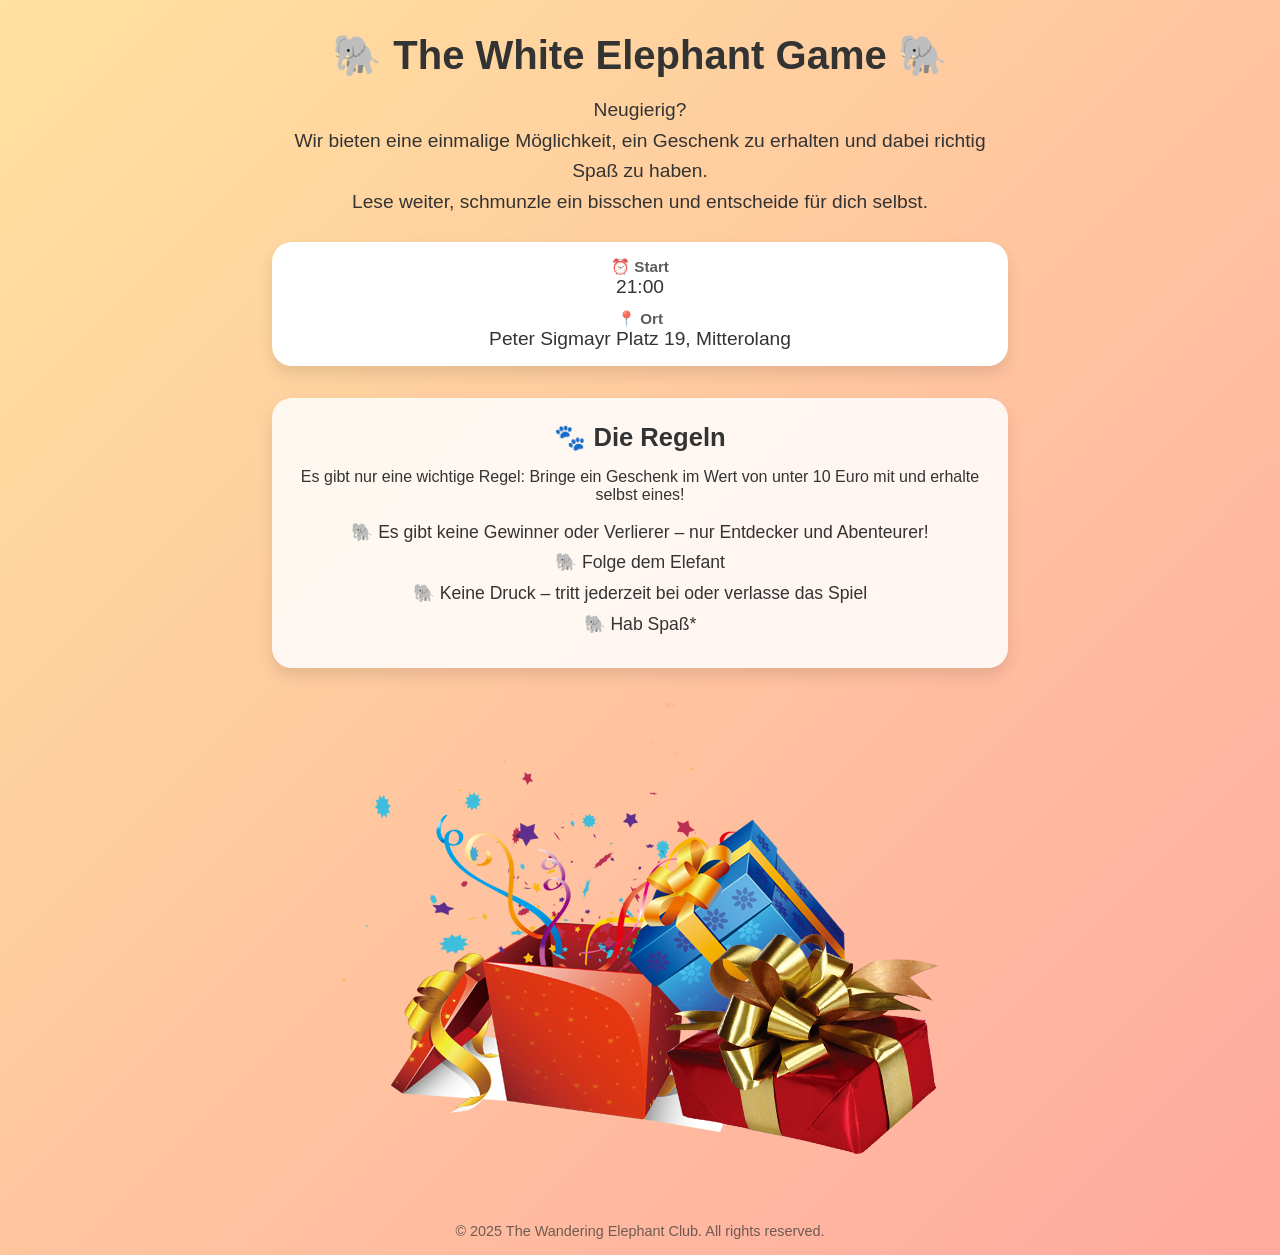
==== index.html @ 5debb6cb "init" ====
<!DOCTYPE html>
<html lang="en">
<head>
  <meta charset="UTF-8" />
  <meta name="viewport" content="width=device-width, initial-scale=1.0" />
  <title>The Elephant Game</title>

  <link rel="stylesheet" href="styles.css" />
</head>
<body>
  <main class="container">
    <h1>🐘 The White Elephant Game 🐘</h1>

    <p class="description">
      Neugierig?<br>
      Wir bieten eine einmalige Möglichkeit, ein Geschenk zu erhalten und dabei richtig Spaß zu haben.<br>  
      Lese weiter, schmunzle ein bisschen und entscheide für dich selbst.
    </p>

    <div class="info-box">
      <div class="info-item">
        <span class="label">⏰ Start</span>
        <span class="value">21:00</span>
      </div>

      <div class="info-item">
        <span class="label">📍 Ort</span>
        <span class="value">Peter Sigmayr Platz 19, Mitterolang</span>
      </div>
    </div>

    <section class="rules">
      <h2>🐾 Die Regeln</h2>
      <p>
        Es gibt nur eine wichtige Regel: Bringe ein Geschenk im Wert von unter 10 Euro mit
        und erhalte selbst eines!<br><br>
      </p>
      <ul>
        <li>Es gibt keine Gewinner oder Verlierer – nur Entdecker und Abenteurer!</li>
        <li>Folge dem Elefant</li>
        <li>Keine Druck – tritt jederzeit bei oder verlasse das Spiel</li>
        <li>Hab Spaß*</li>
      </ul>
    </section>

    <div class="image-wrapper">
      <img src="img.png"/>
    </div>
  </main>

  <footer>
    © 2025 The Wandering Elephant Club. All rights reserved.
  </footer>

  <script src="script.js"></script>
</body>
</html>
---- styles.css ----
/* Reset */
* {
  margin: 0;
  padding: 0;
  box-sizing: border-box;
}

/* Page base */
body {
  min-height: 100vh;
  font-family: "Comic Sans MS", "Trebuchet MS", sans-serif;
  background: linear-gradient(135deg, #ffe29f, #ffa99f);
  color: #333;

  display: flex;
  flex-direction: column;
  align-items: center;
  justify-content: space-between;
}

/* Main content */
.container {
  max-width: 800px;
  padding: 2rem;
  text-align: center;
}

/* Title */
h1 {
  font-size: 2.5rem;
  margin-bottom: 1rem;
}

/* Description */
.description {
  font-size: 1.2rem;
  line-height: 1.6;
  margin-bottom: 1.5rem;
}

/* Info box */
.info-box {
  background: rgba(255, 255, 255);
  border-radius: 20px;
  padding: 1rem 1.5rem;
  margin-bottom: 2rem;
  box-shadow: 0 8px 15px rgba(0, 0, 0, 0.1);
}

.info-item {
  display: flex;
  flex-direction: column;
  margin-bottom: 0.75rem;
}

.info-item:last-child {
  margin-bottom: 0;
}

.label {
  font-weight: bold;
  font-size: 0.95rem;
  opacity: 0.8;
}

.value {
  font-size: 1.2rem;
}

/* Rules section */
.rules {
  background: rgba(255, 255, 255, 0.85);
  border-radius: 20px;
  padding: 1.5rem;
  /*margin-bottom: 2rem;*/
  box-shadow: 0 8px 15px rgba(0, 0, 0, 0.1);
}

.rules h2 {
  font-size: 1.6rem;
  margin-bottom: 1rem;
}

.rules ul {
  list-style: none;
}

.rules li {
  font-size: 1.1rem;
  margin-bottom: 0.6rem;
}

.rules li::before {
  content: "🐘 ";
}

/* Image */
.image-wrapper {
  padding: 1rem;
  border-radius: 20px;
  /*box-shadow: 0 10px 20px rgba(0, 0, 0, 0.15);*/
}

.image-wrapper img {
  max-width: 100%;
  border-radius: 15px;
}

/* Footer */
footer {
  padding: 1rem;
  font-size: 0.9rem;
  opacity: 0.7;
}
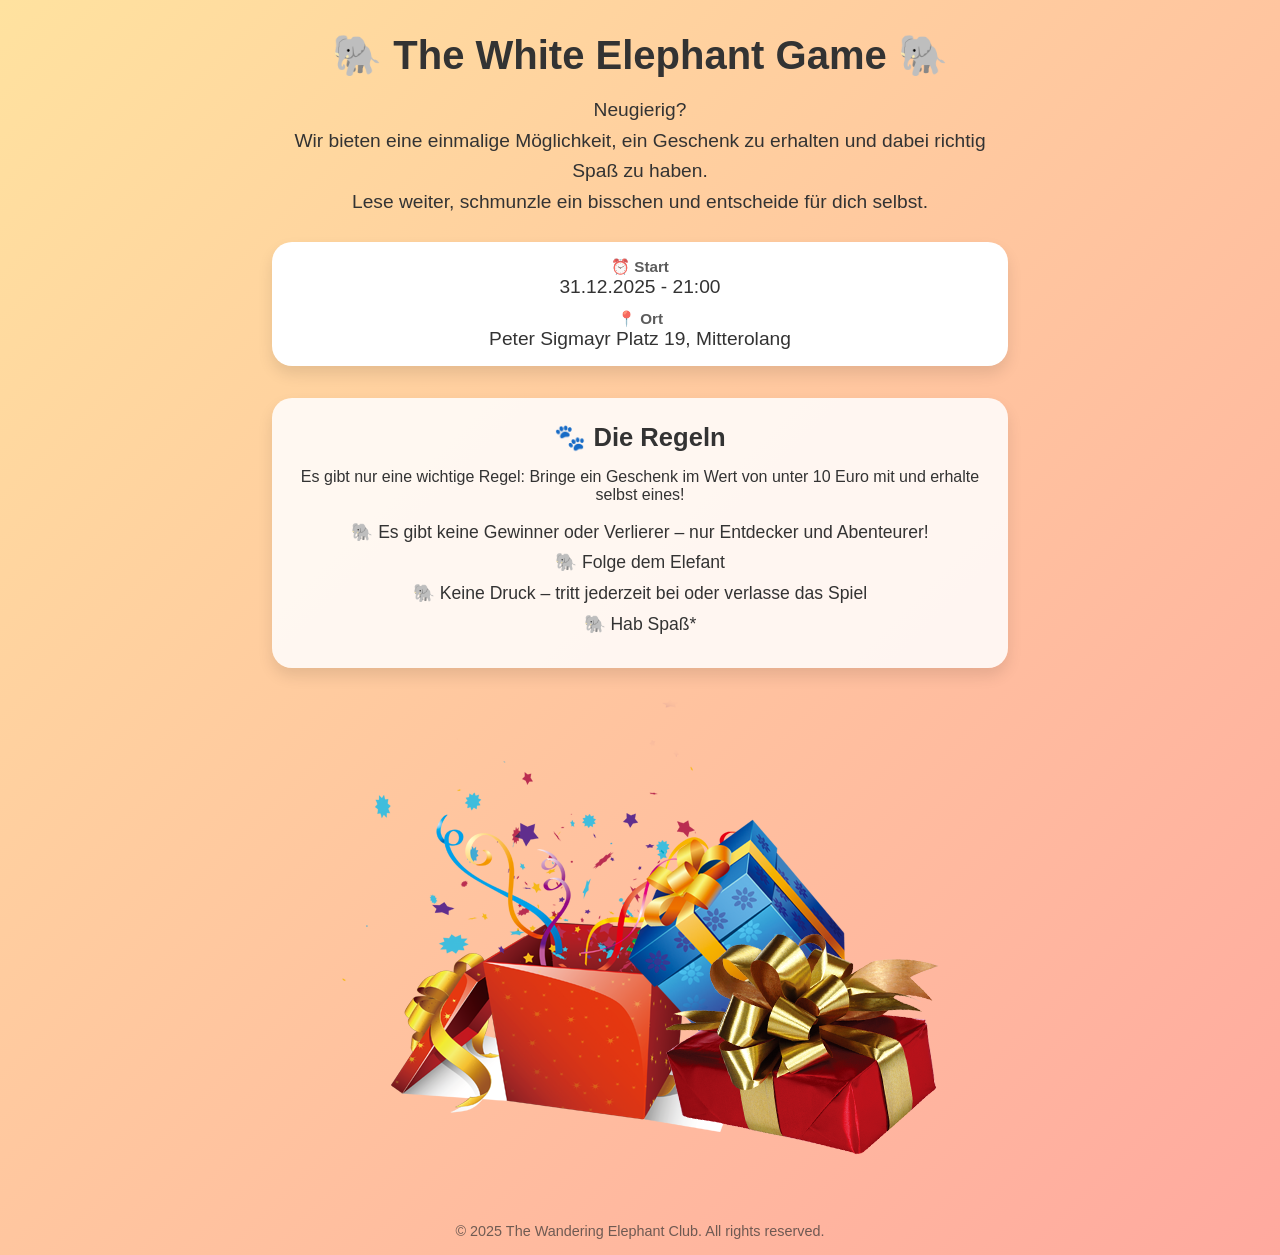
==== commit f4009a60: "start time" ====
--- a/index.html
+++ b/index.html
@@ -20,7 +20,7 @@
     <div class="info-box">
       <div class="info-item">
         <span class="label">⏰ Start</span>
-        <span class="value">21:00</span>
+        <span class="value">31.12.2025 - 21:00</span>
       </div>
 
       <div class="info-item">
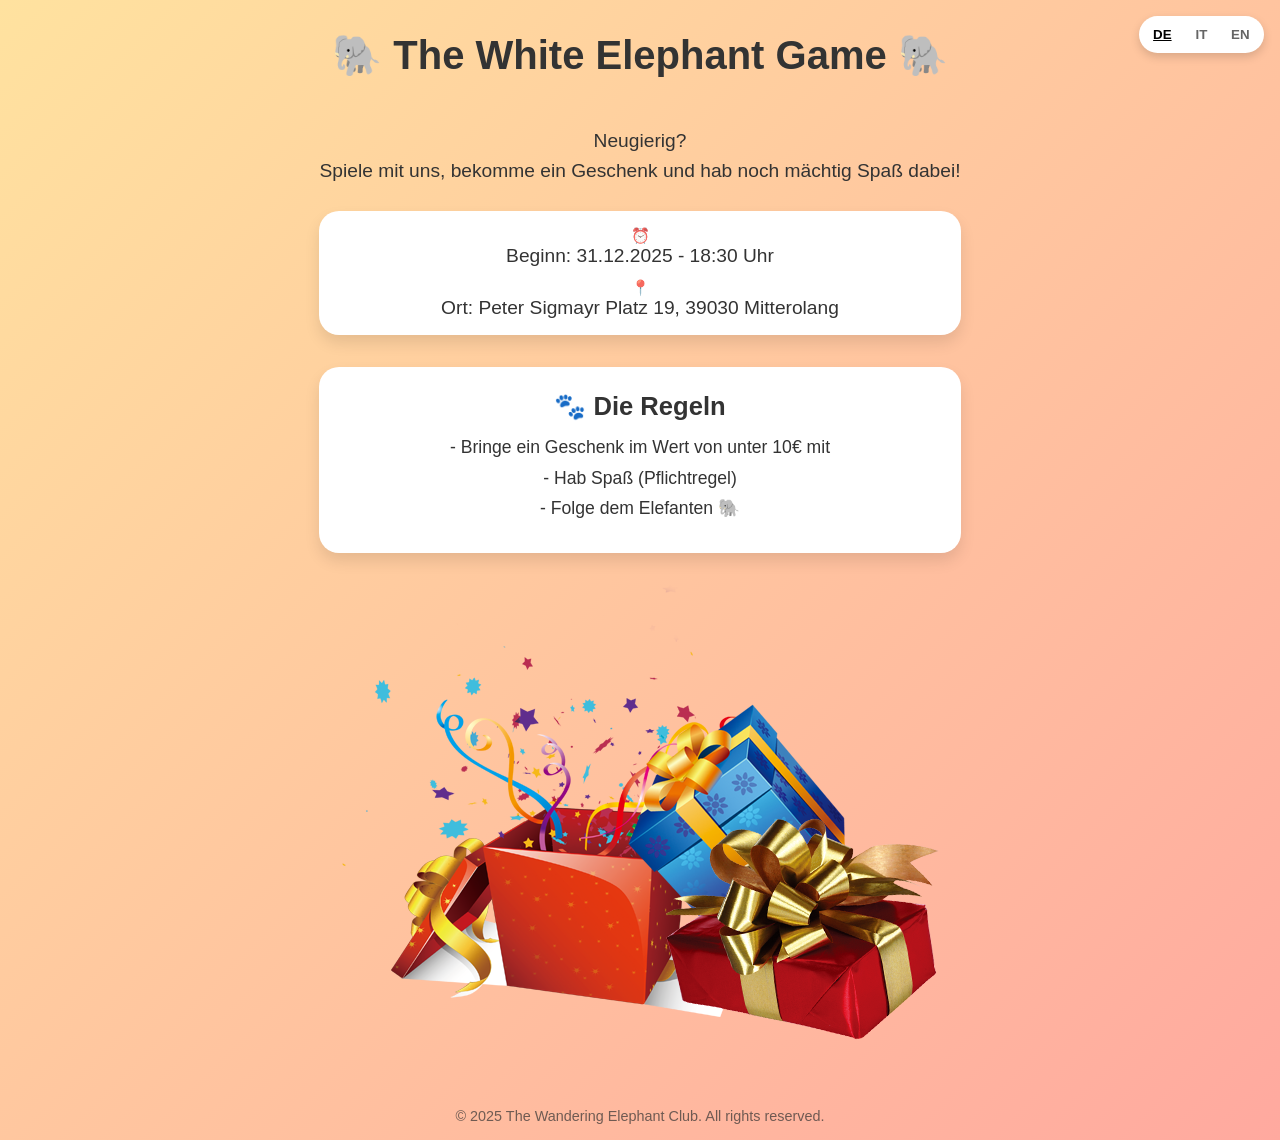
==== commit 054635c4: "new with languages" ====
--- a/index.html
+++ b/index.html
@@ -1,45 +1,44 @@
 <!DOCTYPE html>
-<html lang="en">
+<html lang="de">
 <head>
   <meta charset="UTF-8" />
   <meta name="viewport" content="width=device-width, initial-scale=1.0" />
-  <title>The Elephant Game</title>
+  <title>The White Elephant Game</title>
 
   <link rel="stylesheet" href="styles.css" />
 </head>
 <body>
+
+  <!-- Language Switch -->
+  <div class="language-switch">
+    <button data-lang="de">DE</button>
+    <button data-lang="it">IT</button>
+    <button data-lang="en">EN</button>
+  </div>
+
   <main class="container">
     <h1>🐘 The White Elephant Game 🐘</h1>
 
-    <p class="description">
-      Neugierig?<br>
-      Wir bieten eine einmalige Möglichkeit, ein Geschenk zu erhalten und dabei richtig Spaß zu haben.<br>  
-      Lese weiter, schmunzle ein bisschen und entscheide für dich selbst.
-    </p>
+    <p class="description" data-i18n="description"></p>
 
     <div class="info-box">
       <div class="info-item">
-        <span class="label">⏰ Start</span>
-        <span class="value">31.12.2025 - 21:00</span>
+        <span class="label">⏰</span>
+        <span class="value" data-i18n="time"></span>
       </div>
 
       <div class="info-item">
-        <span class="label">📍 Ort</span>
-        <span class="value">Peter Sigmayr Platz 19, Mitterolang</span>
+        <span class="label">📍</span>
+        <span class="value" data-i18n="location"></span>
       </div>
     </div>
 
     <section class="rules">
-      <h2>🐾 Die Regeln</h2>
-      <p>
-        Es gibt nur eine wichtige Regel: Bringe ein Geschenk im Wert von unter 10 Euro mit
-        und erhalte selbst eines!<br><br>
-      </p>
+      <h2 data-i18n="rules_title"></h2>
       <ul>
-        <li>Es gibt keine Gewinner oder Verlierer – nur Entdecker und Abenteurer!</li>
-        <li>Folge dem Elefant</li>
-        <li>Keine Druck – tritt jederzeit bei oder verlasse das Spiel</li>
-        <li>Hab Spaß*</li>
+        <li data-i18n="rule1"></li>
+        <li data-i18n="rule3"></li>
+        <li data-i18n="rule2"></li>
       </ul>
     </section>
 
--- a/styles.css
+++ b/styles.css
@@ -69,7 +69,7 @@
 
 /* Rules section */
 .rules {
-  background: rgba(255, 255, 255, 0.85);
+  background: rgba(255, 255, 255);
   border-radius: 20px;
   padding: 1.5rem;
   /*margin-bottom: 2rem;*/
@@ -91,7 +91,7 @@
 }
 
 .rules li::before {
-  content: "🐘 ";
+  content: "- ";
 }
 
 /* Image */
@@ -106,6 +106,32 @@
   border-radius: 15px;
 }
 
+/* Language switch */
+.language-switch {
+  position: fixed;
+  top: 1rem;
+  right: 1rem;
+  background: white;
+  border-radius: 20px;
+  padding: 0.3rem;
+  box-shadow: 0 4px 10px rgba(0,0,0,0.15);
+}
+
+.language-switch button {
+  border: none;
+  background: transparent;
+  padding: 0.4rem 0.6rem;
+  cursor: pointer;
+  font-weight: bold;
+  opacity: 0.6;
+}
+
+.language-switch button.active {
+  opacity: 1;
+  text-decoration: underline;
+}
+
+
 /* Footer */
 footer {
   padding: 1rem;
